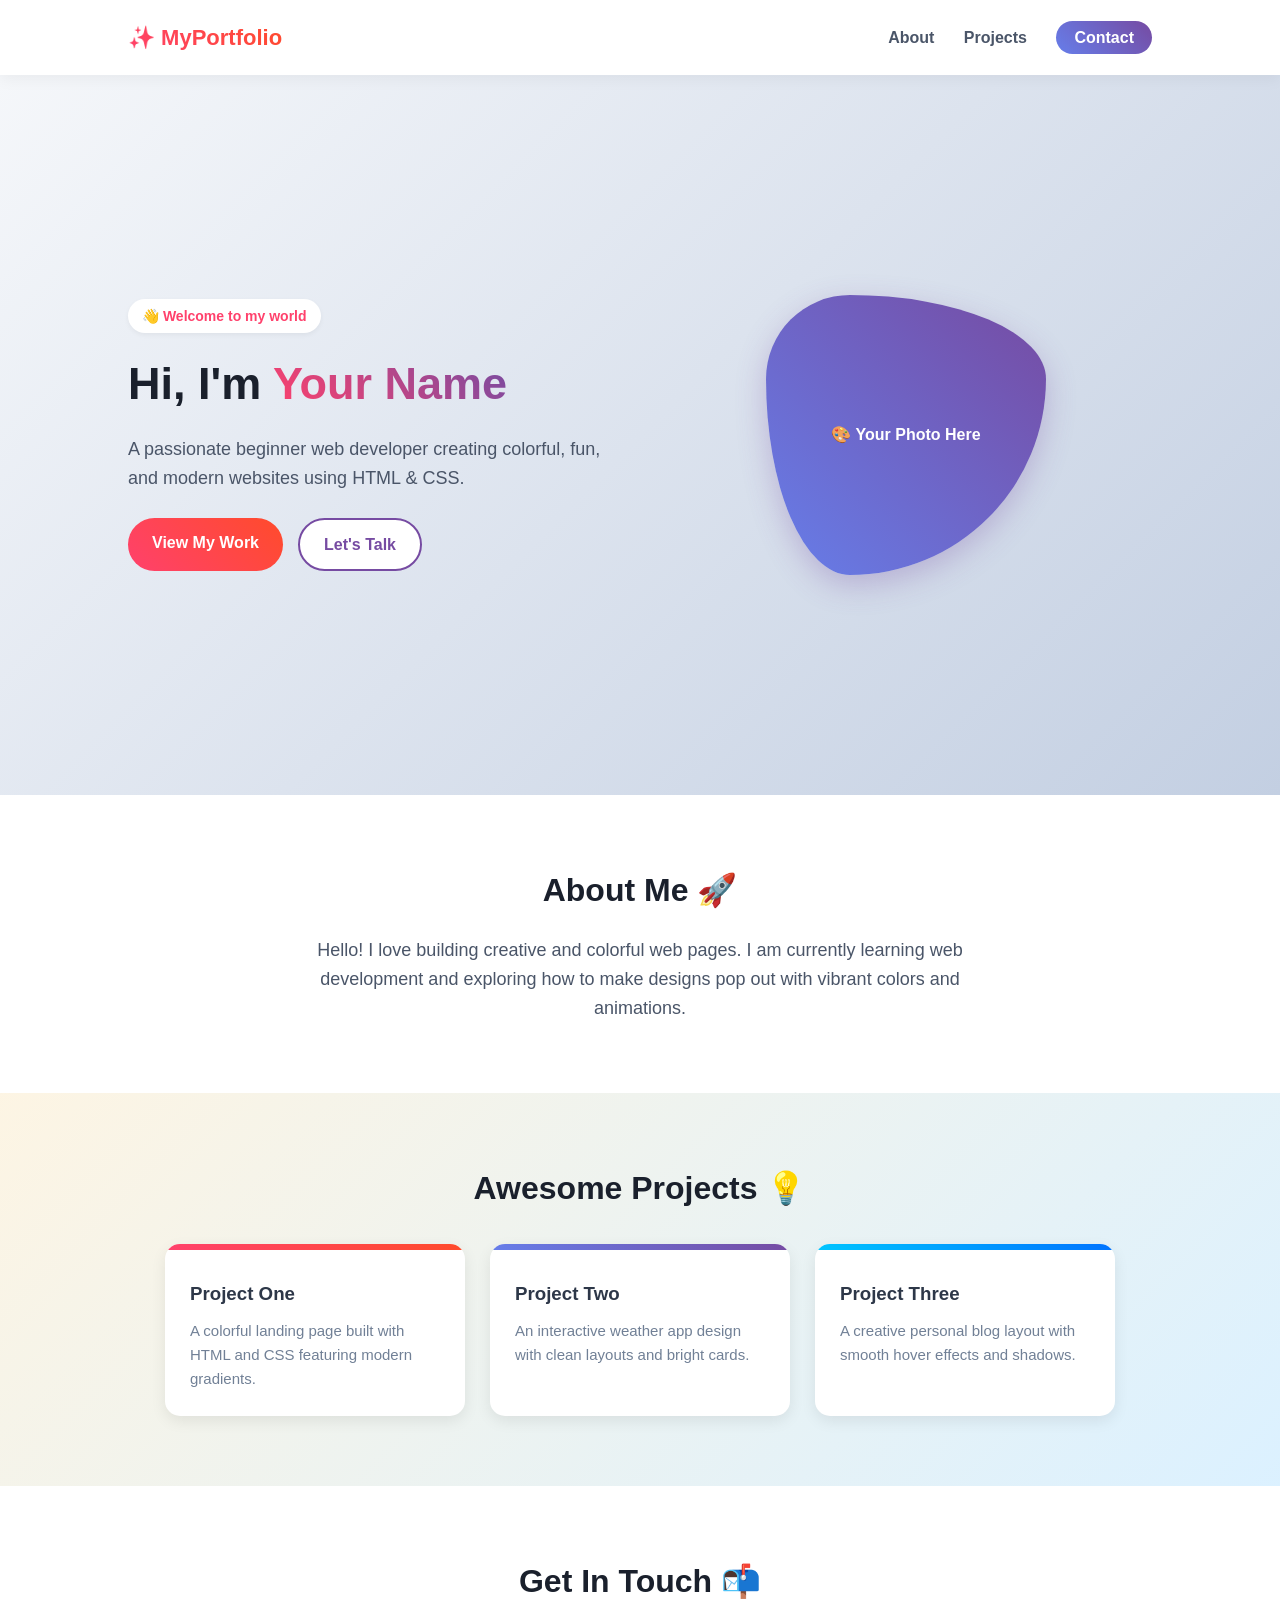
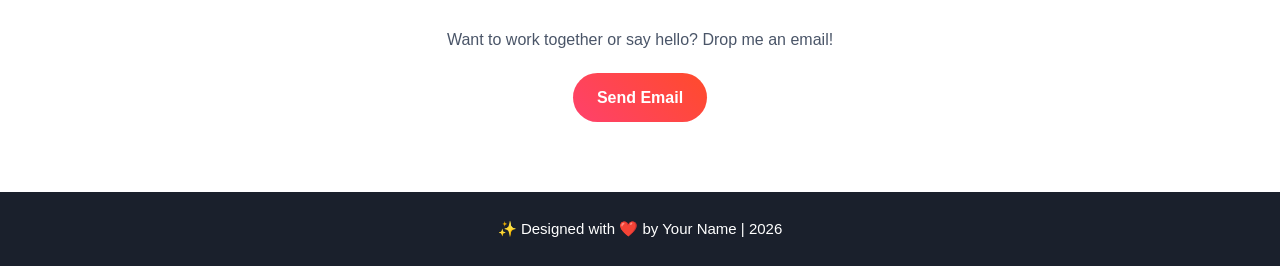
==== persnolPortfolio.html @ 98a9cff9 "first commit" ====
<!DOCTYPE html>
<html lang="en">
<head>
  <meta charset="UTF-8">
  <meta name="viewport" content="width=device-width, initial-scale=1.0">
  <title>My Colorful Portfolio</title>
  <link rel="stylesheet" href="style.css">
</head>
<body>

  <!-- Header / Navigation -->
  <header>
    <div class="logo">✨ MyPortfolio</div>
    <nav>
      <a href="#about">About</a>
      <a href="#projects">Projects</a>
      <a href="#contact" class="nav-contact-btn">Contact</a>
    </nav>
  </header>

  <!-- Hero Section (Colorful & 2 Parts: Left Text, Right Photo Box) -->
  <section class="hero">
    <div class="hero-left">
      <span class="welcome-tag">👋 Welcome to my world</span>
      <h1>Hi, I'm <span class="gradient-text">Your Name</span></h1>
      <p>A passionate beginner web developer creating colorful, fun, and modern websites using HTML & CSS.</p>
      <div class="hero-buttons">
        <a href="#projects" class="btn primary-btn">View My Work</a>
        <a href="#contact" class="btn secondary-btn">Let's Talk</a>
      </div>
    </div>
    
    <div class="hero-right">
      <div class="photo-box">
        <p>🎨 Your Photo Here</p>
      </div>
    </div>
  </section>

  <!-- About Section -->
  <section id="about" class="section about-section">
    <h2>About Me 🚀</h2>
    <p class="about-text">
      Hello! I love building creative and colorful web pages. I am currently learning web development and exploring how to make designs pop out with vibrant colors and animations.
    </p>
  </section>

  <!-- Projects Section -->
  <section id="projects" class="section projects-section">
    <h2>Awesome Projects 💡</h2>
    <div class="projects-container">
      
      <div class="project-card">
        <div class="card-color-bar pink-bar"></div>
        <h3>Project One</h3>
        <p>A colorful landing page built with HTML and CSS featuring modern gradients.</p>
      </div>

      <div class="project-card">
        <div class="card-color-bar purple-bar"></div>
        <h3>Project Two</h3>
        <p>An interactive weather app design with clean layouts and bright cards.</p>
      </div>

      <div class="project-card">
        <div class="card-color-bar blue-bar"></div>
        <h3>Project Three</h3>
        <p>A creative personal blog layout with smooth hover effects and shadows.</p>
      </div>

    </div>
  </section>

  <!-- Contact Section -->
  <section id="contact" class="section contact-section">
    <h2>Get In Touch 📬</h2>
    <p>Want to work together or say hello? Drop me an email!</p>
    <a href="mailto:your.email@example.com" class="btn primary-btn">Send Email</a>
  </section>

  <!-- Footer -->
  <footer>
    <p>✨ Designed with ❤️ by Your Name | 2026</p>
  </footer>

</body>
</html>
---- style.css ----
/* --- Basic Reset & Colors --- */
* {
  margin: 0;
  padding: 0;
  box-sizing: border-box;
}

body {
  font-family: 'Segoe UI', Tahoma, Geneva, Verdana, sans-serif;
  line-height: 1.6;
  background-color: #fdfcff;
  color: #2d3748;
}

/* --- Header --- */
header {
  display: flex;
  justify-content: space-between;
  align-items: center;
  padding: 20px 10%;
  background-color: #ffffff;
  box-shadow: 0 4px 15px rgba(0,0,0,0.05);
  position: sticky;
  top: 0;
  z-index: 100;
}

.logo {
  font-size: 22px;
  font-weight: bold;
  background: linear-gradient(45deg, #ff416c, #ff4b2b);
  -webkit-background-clip: text;
  -webkit-text-fill-color: transparent;
}

nav a {
  margin-left: 25px;
  text-decoration: none;
  color: #4a5568;
  font-weight: 600;
  transition: color 0.3s;
}

nav a:hover {
  color: #ff416c;
}

.nav-contact-btn {
  background: linear-gradient(45deg, #667eea, #764ba2);
  color: white !important;
  padding: 8px 18px;
  border-radius: 20px;
}

/* --- Hero Section (Colorful & 2 Parts) --- */
.hero {
  display: flex;
  align-items: center;
  justify-content: space-between;
  padding: 80px 10%;
  background: linear-gradient(135deg, #f5f7fa 0%, #c3cfe2 100%);
  gap: 40px;
  min-height: 80vh;
}

.hero-left {
  flex: 1;
}

.welcome-tag {
  display: inline-block;
  background-color: #fff;
  color: #ff416c;
  padding: 6px 14px;
  border-radius: 20px;
  font-size: 14px;
  font-weight: bold;
  box-shadow: 0 2px 5px rgba(0,0,0,0.05);
  margin-bottom: 15px;
}

.hero-left h1 {
  font-size: 45px;
  margin-bottom: 15px;
  color: #1a202c;
}

/* Colorful Gradient Text */
.gradient-text {
  background: linear-gradient(45deg, #ff416c, #764ba2);
  -webkit-background-clip: text;
  -webkit-text-fill-color: transparent;
}

.hero-left p {
  font-size: 18px;
  color: #4a5568;
  margin-bottom: 25px;
}

.hero-buttons {
  display: flex;
  gap: 15px;
}

/* Buttons Styling */
.btn {
  display: inline-block;
  padding: 12px 24px;
  text-decoration: none;
  border-radius: 30px;
  font-weight: bold;
  transition: transform 0.3s, box-shadow 0.3s;
}

.btn:hover {
  transform: translateY(-3px);
  box-shadow: 0 5px 15px rgba(0,0,0,0.15);
}

.primary-btn {
  background: linear-gradient(45deg, #ff416c, #ff4b2b);
  color: white;
}

.secondary-btn {
  background-color: white;
  color: #764ba2;
  border: 2px solid #764ba2;
}

/* Right Side Colorful Photo Box */
.hero-right {
  flex: 1;
  display: flex;
  justify-content: center;
}

.photo-box {
  width: 280px;
  height: 280px;
  background: linear-gradient(45deg, #667eea, #764ba2);
  border-radius: 30% 70% 70% 30% / 30% 30% 70% 70%; /* Fun organic shape */
  display: flex;
  align-items: center;
  justify-content: center;
  color: white;
  font-weight: bold;
  box-shadow: 0 10px 30px rgba(118, 75, 162, 0.3);
  animation: morph 6s ease-in-out infinite;
}

/* Optional soft animation for photo box shape */
@keyframes morph {
  0% { border-radius: 30% 70% 70% 30% / 30% 30% 70% 70%; }
  50% { border-radius: 50% 50% 33% 67% / 55% 27% 73% 45%; }
  100% { border-radius: 30% 70% 70% 30% / 30% 30% 70% 70%; }
}

/* --- Sections General --- */
.section {
  padding: 70px 10%;
  text-align: center;
}

.section h2 {
  font-size: 32px;
  margin-bottom: 20px;
  color: #1a202c;
}

.about-section {
  background-color: #ffffff;
}

.about-text {
  max-width: 650px;
  margin: 0 auto;
  color: #4a5568;
  font-size: 18px;
}

/* --- Projects --- */
.projects-section {
  background: linear-gradient(135deg, #fbc53122 0%, #00a8ff22 100%);
}

.projects-container {
  display: flex;
  justify-content: center;
  gap: 25px;
  flex-wrap: wrap;
  margin-top: 30px;
}

.project-card {
  background: white;
  padding: 25px;
  width: 300px;
  border-radius: 15px;
  box-shadow: 0 5px 15px rgba(0,0,0,0.08);
  text-align: left;
  position: relative;
  overflow: hidden;
  transition: transform 0.3s;
}

.project-card:hover {
  transform: translateY(-8px);
}

/* Top colorful lines for cards */
.card-color-bar {
  height: 6px;
  width: 100%;
  position: absolute;
  top: 0;
  left: 0;
}

.pink-bar { background: linear-gradient(45deg, #ff416c, #ff4b2b); }
.purple-bar { background: linear-gradient(45deg, #667eea, #764ba2); }
.blue-bar { background: linear-gradient(45deg, #00c6ff, #0072ff); }

.project-card h3 {
  margin-top: 10px;
  margin-bottom: 10px;
  color: #2d3748;
}

.project-card p {
  color: #718096;
  font-size: 15px;
}

/* --- Contact Section --- */
.contact-section {
  background-color: #ffffff;
}

.contact-section p {
  color: #4a5568;
  margin-bottom: 20px;
}

/* --- Footer --- */
footer {
  text-align: center;
  padding: 25px;
  background: #1a202c;
  color: white;
  font-size: 15px;
}

/* --- Mobile ke liye (Responsive) --- */
@media (max-width: 768px) {
  .hero {
    flex-direction: column;
    text-align: center;
    padding: 50px 5%;
  }
  
  .hero-left h1 {
    font-size: 35px;
  }

  .hero-buttons {
    justify-content: center;
  }
  
  header {
    padding: 15px 5%;
  }
}
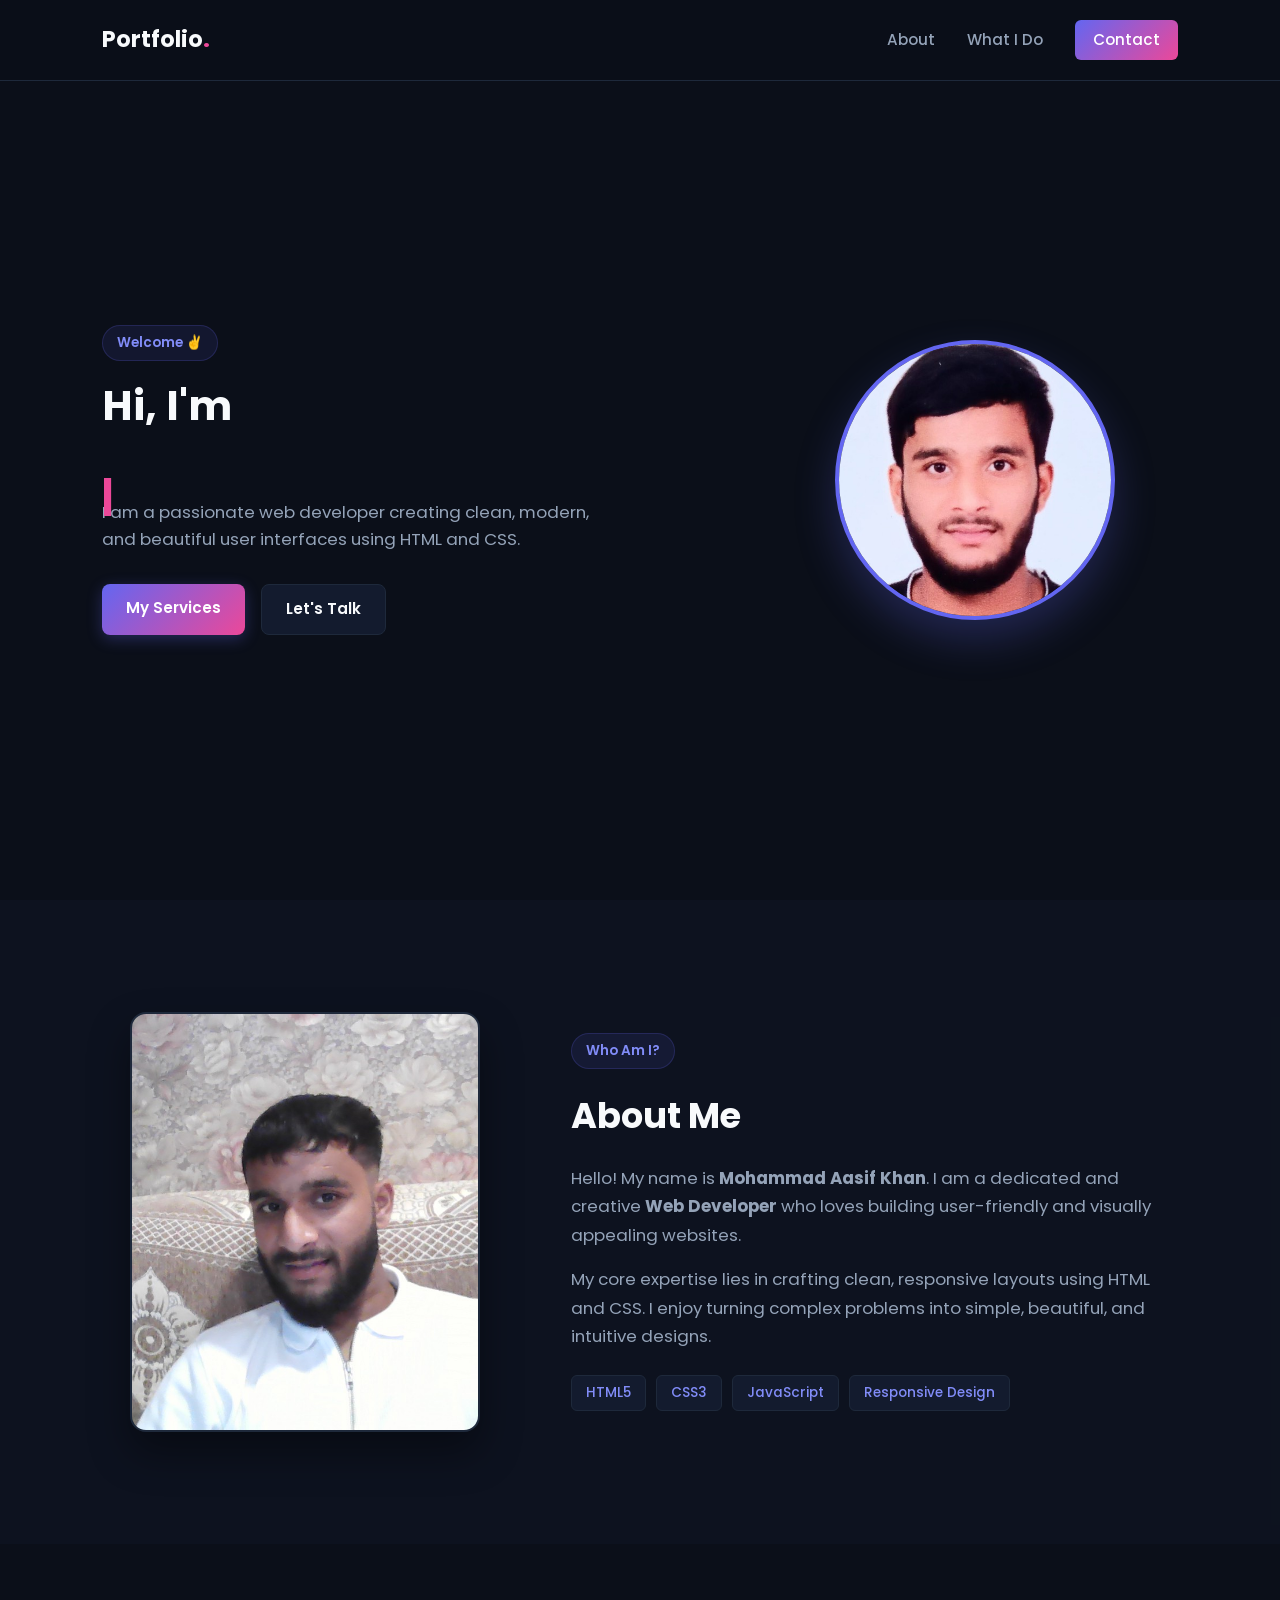
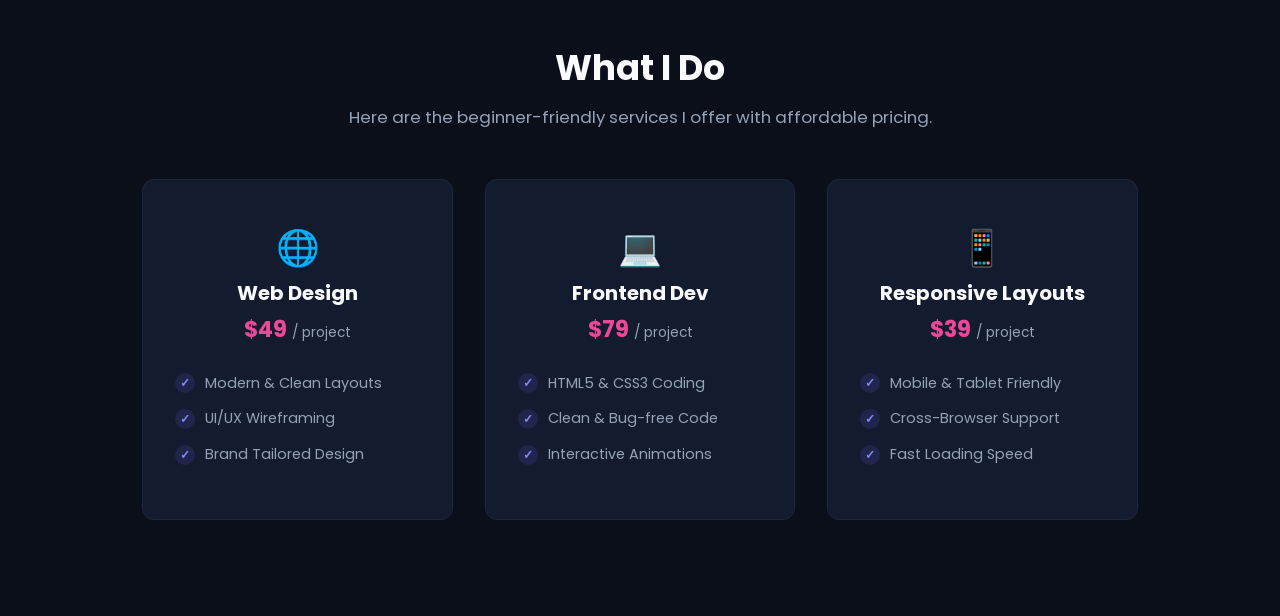
==== commit c25c9e20: "created services section" ====
--- a/persnolPortfolio.html
+++ b/persnolPortfolio.html
@@ -3,85 +3,128 @@
 <head>
   <meta charset="UTF-8">
   <meta name="viewport" content="width=device-width, initial-scale=1.0">
-  <title>My Colorful Portfolio</title>
+  <title>Mohammad Aasif Khan - Portfolio</title>
+  <link rel="preconnect" href="https://fonts.googleapis.com">
+  <link rel="preconnect" href="https://fonts.gstatic.com" crossorigin>
+  <link href="https://fonts.googleapis.com/css2?family=Poppins:wght@300;400;500;600;700&display=swap" rel="stylesheet">
   <link rel="stylesheet" href="style.css">
 </head>
 <body>
 
-  <!-- Header / Navigation -->
-  <header>
-    <div class="logo">✨ MyPortfolio</div>
-    <nav>
+  <!-- NAVBAR -->
+  <header class="navbar">
+    <div class="logo">Portfolio<span>.</span></div>
+    <nav class="nav-links">
       <a href="#about">About</a>
-      <a href="#projects">Projects</a>
-      <a href="#contact" class="nav-contact-btn">Contact</a>
+      <a href="#services">What I Do</a>
+      <a href="#contact" class="nav-btn">Contact</a>
     </nav>
   </header>
 
-  <!-- Hero Section (Colorful & 2 Parts: Left Text, Right Photo Box) -->
-  <section class="hero">
-    <div class="hero-left">
-      <span class="welcome-tag">👋 Welcome to my world</span>
-      <h1>Hi, I'm <span class="gradient-text">Your Name</span></h1>
-      <p>A passionate beginner web developer creating colorful, fun, and modern websites using HTML & CSS.</p>
-      <div class="hero-buttons">
-        <a href="#projects" class="btn primary-btn">View My Work</a>
-        <a href="#contact" class="btn secondary-btn">Let's Talk</a>
-      </div>
-    </div>
-    
-    <div class="hero-right">
-      <div class="photo-box">
-        <p>🎨 Your Photo Here</p>
-      </div>
-    </div>
-  </section>
-
-  <!-- About Section -->
-  <section id="about" class="section about-section">
-    <h2>About Me 🚀</h2>
-    <p class="about-text">
-      Hello! I love building creative and colorful web pages. I am currently learning web development and exploring how to make designs pop out with vibrant colors and animations.
-    </p>
-  </section>
-
-  <!-- Projects Section -->
-  <section id="projects" class="section projects-section">
-    <h2>Awesome Projects 💡</h2>
-    <div class="projects-container">
+  <!-- HERO SECTION -->
+  <section class="hero-section">
+    <div class="hero-container">
       
-      <div class="project-card">
-        <div class="card-color-bar pink-bar"></div>
-        <h3>Project One</h3>
-        <p>A colorful landing page built with HTML and CSS featuring modern gradients.</p>
+      <!-- Left Content -->
+      <div class="hero-content">
+        <span class="badge">Welcome ✌️</span>
+        <h1>Hi, I'm <br>
+          <span class="css-typing"></span>
+        </h1>
+        <p class="hero-description">
+          I am a passionate web developer creating clean, modern, and beautiful user interfaces using HTML and CSS.
+        </p>
+        <div class="hero-buttons">
+          <a href="#services" class="btn btn-primary">My Services</a>
+          <a href="#contact" class="btn btn-outline">Let's Talk</a>
+        </div>
       </div>
 
-      <div class="project-card">
-        <div class="card-color-bar purple-bar"></div>
-        <h3>Project Two</h3>
-        <p>An interactive weather app design with clean layouts and bright cards.</p>
-      </div>
-
-      <div class="project-card">
-        <div class="card-color-bar blue-bar"></div>
-        <h3>Project Three</h3>
-        <p>A creative personal blog layout with smooth hover effects and shadows.</p>
+      <!-- Right Photo Frame -->
+      <div class="hero-image-wrapper">
+        <div class="photo-card">
+          <img src="aasif.jpeg" alt="Mohammad Aasif Khan">
+        </div>
       </div>
 
     </div>
   </section>
 
-  <!-- Contact Section -->
-  <section id="contact" class="section contact-section">
-    <h2>Get In Touch 📬</h2>
-    <p>Want to work together or say hello? Drop me an email!</p>
-    <a href="mailto:your.email@example.com" class="btn primary-btn">Send Email</a>
+  <!-- ABOUT SECTION -->
+  <section id="about" class="about-section">
+    <div class="about-container">
+      
+      <!-- Left Side: Rectangular Photo Box -->
+      <div class="about-img-wrapper">
+        <div class="about-rect-photo">
+          <img src="WIN_20260811_17_05_58_Pro.jpg" alt="About Mohammad Aasif Khan">
+        </div>
+      </div>
+
+      <!-- Right Side: Content Box -->
+      <div class="about-text-content">
+        <span class="badge">Who Am I?</span>
+        <h2>About Me</h2>
+        <p class="about-desc">
+          Hello! My name is <strong>Mohammad Aasif Khan</strong>. I am a dedicated and creative <strong>Web Developer</strong> who loves building user-friendly and visually appealing websites. 
+        </p>
+        <p class="about-desc">
+          My core expertise lies in crafting clean, responsive layouts using HTML and CSS. I enjoy turning complex problems into simple, beautiful, and intuitive designs.
+        </p>
+        
+        <div class="skills-tags">
+          <span>HTML5</span>
+          <span>CSS3</span>
+          <span>JavaScript</span>
+          <span>Responsive Design</span>
+        </div>
+      </div>
+
+    </div>
   </section>
+<!-- SERVICES SECTION -->
+  <section id="services" class="section">
+    <h2>What I Do</h2>
+    <p class="section-subtext">Here are the beginner-friendly services I offer with affordable pricing.</p>
+    
+    <div class="services-grid">
+      <!-- Service 1 -->
+      <div class="service-box">
+        <div class="service-icon" style="text-align: center;">🌐
+        <h3>Web Design</h3>
+        <p class="service-price">$49 <span>/ project</span></p></div>
+        <ul class="service-features">
+          <li><span class="check-icon">✓</span> Modern & Clean Layouts</li>
+          <li><span class="check-icon">✓</span> UI/UX Wireframing</li>
+          <li><span class="check-icon">✓</span> Brand Tailored Design</li>
+        </ul>
+      </div>
 
-  <!-- Footer -->
-  <footer>
-    <p>✨ Designed with ❤️ by Your Name | 2026</p>
-  </footer>
+      <!-- Service 2 -->
+      <div class="service-box">
+        <div class="service-icon" style="text-align: center;">💻
+        <h3>Frontend Dev</h3>
+        <p class="service-price">$79 <span>/ project</span></p></div>
+        <ul class="service-features">
+          <li><span class="check-icon">✓</span> HTML5 & CSS3 Coding</li>
+          <li><span class="check-icon">✓</span> Clean & Bug-free Code</li>
+          <li><span class="check-icon">✓</span> Interactive Animations</li>
+        </ul>
+      </div>
+
+      <!-- Service 3 -->
+      <div class="service-box">
+        <div class="service-icon" style="text-align: center;">📱
+        <h3>Responsive Layouts</h3>
+        <p class="service-price">$39 <span>/ project</span></p></div>
+        <ul class="service-features">
+          <li><span class="check-icon">✓</span> Mobile & Tablet Friendly</li>
+          <li><span class="check-icon">✓</span> Cross-Browser Support</li>
+          <li><span class="check-icon">✓</span> Fast Loading Speed</li>
+        </ul>
+      </div>
+    </div>
+  </section>
 
 </body>
 </html>
--- a/style.css
+++ b/style.css
@@ -1,274 +1,410 @@
-/* --- Basic Reset & Colors --- */
+:root {
+  --bg-color: #0b0f19;
+  --card-bg: #131b2e;
+  --border-color: #1e293b;
+  --text-main: #f8fafc;
+  --text-muted: #94a3b8;
+  --accent-color: #6366f1;
+  --accent-gradient: linear-gradient(135deg, #6366f1 0%, #ec4899 100%);
+}
+
 * {
   margin: 0;
   padding: 0;
   box-sizing: border-box;
+  font-family: 'Poppins', sans-serif;
+}
+
+html {
+  scroll-behavior: smooth;
 }
 
 body {
-  font-family: 'Segoe UI', Tahoma, Geneva, Verdana, sans-serif;
+  background-color: var(--bg-color);
+  color: var(--text-main);
   line-height: 1.6;
-  background-color: #fdfcff;
-  color: #2d3748;
-}
-
-/* --- Header --- */
-header {
+}
+
+a {
+  text-decoration: none;
+  color: inherit;
+}
+
+/* Navbar */
+.navbar {
+  position: fixed;
+  top: 0;
+  left: 0;
+  width: 100%;
   display: flex;
   justify-content: space-between;
   align-items: center;
-  padding: 20px 10%;
-  background-color: #ffffff;
-  box-shadow: 0 4px 15px rgba(0,0,0,0.05);
-  position: sticky;
-  top: 0;
-  z-index: 100;
+  padding: 20px 8%;
+  background: rgba(11, 15, 25, 0.85);
+  backdrop-filter: blur(10px);
+  border-bottom: 1px solid var(--border-color);
+  z-index: 1000;
 }
 
 .logo {
-  font-size: 22px;
-  font-weight: bold;
-  background: linear-gradient(45deg, #ff416c, #ff4b2b);
+  font-size: 1.4rem;
+  font-weight: 700;
+  color: var(--text-main);
+}
+
+.logo span {
+  color: #ec4899;
+}
+
+.nav-links {
+  display: flex;
+  align-items: center;
+  gap: 2rem;
+}
+
+.nav-links a {
+  font-size: 0.95rem;
+  color: var(--text-muted);
+  font-weight: 500;
+  transition: color 0.3s ease;
+}
+
+.nav-links a:hover {
+  color: var(--text-main);
+}
+
+.nav-btn {
+  background: var(--accent-gradient);
+  color: white !important;
+  padding: 8px 18px;
+  border-radius: 6px;
+  font-weight: 600;
+}
+
+/* Hero Section */
+.hero-section {
+  min-height: 100vh;
+  display: flex;
+  align-items: center;
+  padding: 0 8%;
+}
+
+.hero-container {
+  display: grid;
+  grid-template-columns: 1.2fr 0.8fr;
+  align-items: center;
+  gap: 4rem;
+  width: 100%;
+  max-width: 1200px;
+  margin: 0 auto;
+  padding-top: 60px;
+}
+
+.badge {
+  display: inline-block;
+  background-color: rgba(99, 102, 241, 0.1);
+  color: #818cf8;
+  padding: 6px 14px;
+  border-radius: 20px;
+  font-size: 0.85rem;
+  font-weight: 600;
+  margin-bottom: 1.2rem;
+  border: 1px solid rgba(99, 102, 241, 0.2);
+}
+
+.hero-content h1 {
+  font-size: clamp(2rem, 3.2vw, 3rem);
+  font-weight: 700;
+  line-height: 1.25;
+  margin-bottom: 1rem;
+}
+
+/* Pure CSS Typing Animation */
+.css-typing {
+  background: var(--accent-gradient);
   -webkit-background-clip: text;
   -webkit-text-fill-color: transparent;
-}
-
-nav a {
-  margin-left: 25px;
-  text-decoration: none;
-  color: #4a5568;
+  display: inline-block;
+  position: relative;
+}
+
+.css-typing::before {
+  content: "";
+  animation: words 8s infinite;
+}
+
+.css-typing::after {
+  content: "|";
+  position: absolute;
+  right: -12px;
+  color: #ec4899;
+  -webkit-text-fill-color: #ec4899;
+  animation: cursorBlink 0.75s infinite;
+}
+
+@keyframes words {
+  0% { content: ""; }
+  3% { content: "M"; }
+  6% { content: "MO"; }
+  9% { content: "MOH"; }
+  12% { content: "MOHAM"; }
+  15% { content: "MOHAMMA"; }
+  18% { content: "MOHAMMAD"; }
+  21% { content: "MOHAMMAD "; }
+  24% { content: "MOHAMMAD A"; }
+  27% { content: "MOHAMMAD AA"; }
+  30% { content: "MOHAMMAD AAS"; }
+  33% { content: "MOHAMMAD AASI"; }
+  36% { content: "MOHAMMAD AASIF"; }
+  39% { content: "MOHAMMAD AASIF "; }
+  42% { content: "MOHAMMAD AASIF K"; }
+  45% { content: "MOHAMMAD AASIF KH"; }
+  48% { content: "MOHAMMAD AASIF KHA"; }
+  51% { content: "MOHAMMAD AASIF KHAN"; }
+  60% { content: "MOHAMMAD AASIF KHAN"; }
+  65% { content: "W"; }
+  68% { content: "WE"; }
+  71% { content: "WEB"; }
+  74% { content: "WEB "; }
+  77% { content: "WEB D"; }
+  80% { content: "WEB DE"; }
+  83% { content: "WEB DEVE"; }
+  86% { content: "WEB DEVELOP"; }
+  89% { content: "WEB DEVELOPER"; }
+  98% { content: "WEB DEVELOPER"; }
+  100% { content: ""; }
+}
+
+@keyframes cursorBlink {
+  0%, 100% { opacity: 1; }
+  50% { opacity: 0; }
+}
+
+.hero-description {
+  font-size: 1.05rem;
+  color: var(--text-muted);
+  max-width: 500px;
+  margin-bottom: 2rem;
+}
+
+.hero-buttons {
+  display: flex;
+  gap: 1rem;
+}
+
+.btn {
+  padding: 12px 24px;
+  border-radius: 8px;
   font-weight: 600;
-  transition: color 0.3s;
-}
-
-nav a:hover {
-  color: #ff416c;
-}
-
-.nav-contact-btn {
-  background: linear-gradient(45deg, #667eea, #764ba2);
-  color: white !important;
-  padding: 8px 18px;
-  border-radius: 20px;
-}
-
-/* --- Hero Section (Colorful & 2 Parts) --- */
-.hero {
-  display: flex;
-  align-items: center;
-  justify-content: space-between;
-  padding: 80px 10%;
-  background: linear-gradient(135deg, #f5f7fa 0%, #c3cfe2 100%);
-  gap: 40px;
-  min-height: 80vh;
-}
-
-.hero-left {
-  flex: 1;
-}
-
-.welcome-tag {
+  font-size: 0.95rem;
+  transition: transform 0.2s ease, opacity 0.2s ease;
   display: inline-block;
-  background-color: #fff;
-  color: #ff416c;
-  padding: 6px 14px;
-  border-radius: 20px;
-  font-size: 14px;
-  font-weight: bold;
-  box-shadow: 0 2px 5px rgba(0,0,0,0.05);
-  margin-bottom: 15px;
-}
-
-.hero-left h1 {
-  font-size: 45px;
-  margin-bottom: 15px;
-  color: #1a202c;
-}
-
-/* Colorful Gradient Text */
-.gradient-text {
-  background: linear-gradient(45deg, #ff416c, #764ba2);
-  -webkit-background-clip: text;
-  -webkit-text-fill-color: transparent;
-}
-
-.hero-left p {
-  font-size: 18px;
-  color: #4a5568;
-  margin-bottom: 25px;
-}
-
-.hero-buttons {
-  display: flex;
-  gap: 15px;
-}
-
-/* Buttons Styling */
-.btn {
-  display: inline-block;
-  padding: 12px 24px;
-  text-decoration: none;
-  border-radius: 30px;
-  font-weight: bold;
-  transition: transform 0.3s, box-shadow 0.3s;
 }
 
 .btn:hover {
-  transform: translateY(-3px);
-  box-shadow: 0 5px 15px rgba(0,0,0,0.15);
-}
-
-.primary-btn {
-  background: linear-gradient(45deg, #ff416c, #ff4b2b);
+  transform: translateY(-2px);
+  opacity: 0.9;
+}
+
+.btn-primary {
+  background: var(--accent-gradient);
   color: white;
-}
-
-.secondary-btn {
-  background-color: white;
-  color: #764ba2;
-  border: 2px solid #764ba2;
-}
-
-/* Right Side Colorful Photo Box */
-.hero-right {
-  flex: 1;
+  box-shadow: 0 4px 15px rgba(99, 102, 241, 0.3);
+}
+
+.btn-outline {
+  background-color: var(--card-bg);
+  border: 1px solid var(--border-color);
+  color: var(--text-main);
+}
+
+/* Hero Image (Round) */
+.hero-image-wrapper {
   display: flex;
   justify-content: center;
 }
 
-.photo-box {
+.photo-card {
   width: 280px;
   height: 280px;
-  background: linear-gradient(45deg, #667eea, #764ba2);
-  border-radius: 30% 70% 70% 30% / 30% 30% 70% 70%; /* Fun organic shape */
+  border-radius: 50%;
+  overflow: hidden;
+  border: 4px solid var(--accent-color);
+  box-shadow: 0 20px 40px rgba(99, 102, 241, 0.25);
+  background-color: var(--card-bg);
+}
+
+.photo-card img {
+  width: 100%;
+  height: 100%;
+  object-fit: cover;
+}
+
+/* About Section (Rectangular Image) */
+.about-section {
+  padding: 7rem 8%;
+  background-color: rgba(19, 27, 46, 0.3);
+}
+
+.about-container {
+  display: grid;
+  grid-template-columns: 0.8fr 1.2fr;
+  align-items: center;
+  gap: 4rem;
+  max-width: 1100px;
+  margin: 0 auto;
+}
+
+.about-rect-photo {
+  width: 100%;
+  max-width: 350px;
+  height: 420px;
+  border-radius: 16px;
+  overflow: hidden;
+  border: 2px solid var(--border-color);
+  box-shadow: 0 20px 40px rgba(0, 0, 0, 0.4);
+  background-color: var(--card-bg);
+  margin: 0 auto;
+}
+
+.about-rect-photo img {
+  width: 100%;
+  height: 100%;
+  object-fit: cover;
+}
+
+.about-text-content h2 {
+  font-size: 2.2rem;
+  margin-bottom: 1.2rem;
+  font-weight: 700;
+}
+
+.about-desc {
+  color: var(--text-muted);
+  font-size: 1.05rem;
+  margin-bottom: 1rem;
+  line-height: 1.7;
+}
+
+.skills-tags {
+  display: flex;
+  flex-wrap: wrap;
+  gap: 10px;
+  margin-top: 1.5rem;
+}
+
+.skills-tags span {
+  background-color: var(--card-bg);
+  border: 1px solid var(--border-color);
+  color: #818cf8;
+  padding: 6px 14px;
+  border-radius: 6px;
+  font-size: 0.85rem;
+  font-weight: 500;
+}
+
+/* Services Section Layout */
+.section {
+  padding: 6rem 8%;
+  text-align: center;
+  max-width: 1200px;
+  margin: 0 auto;
+}
+
+.section h2 {
+  font-size: 2.2rem;
+  margin-bottom: 0.5rem;
+  font-weight: 700;
+}
+
+.section-subtext {
+  color: var(--text-muted);
+  font-size: 1.05rem;
+  max-width: 600px;
+  margin: 0 auto 3rem auto;
+}
+
+/* Yahan Grid / Flex use kiya hai taaki teeno ek hi line mein aayein */
+.services-grid {
+  display: grid;
+  grid-template-columns: repeat(3, 1fr);
+  gap: 2rem;
+  text-align: left;
+}
+
+.service-box {
+  background-color: var(--card-bg);
+  border: 1px solid var(--border-color);
+  padding: 2.5rem 2rem;
+  border-radius: 12px;
+  transition: transform 0.3s ease, border-color 0.3s ease;
+}
+
+.service-box:hover {
+  transform: translateY(-5px);
+  border-color: var(--accent-color);
+}
+
+.service-icon {
+  font-size: 2.2rem;
+  margin-bottom: 1rem;
+}
+
+.service-box h3 {
+  margin-bottom: 0.2rem;
+  font-size: 1.25rem;
+}
+
+.service-price {
+  font-size: 1.4rem;
+  font-weight: 700;
+  color: #ec4899;
+  margin-bottom: 1.5rem;
+}
+
+.service-price span {
+  font-size: 0.85rem;
+  font-weight: 400;
+  color: var(--text-muted);
+}
+
+/* Checkbox Features Styling */
+.service-features {
+  list-style: none;
+  padding: 0;
+  margin: 0;
+}
+
+.service-features li {
+  display: flex;
+  align-items: center;
+  gap: 10px;
+  color: var(--text-muted);
+  font-size: 0.9rem;
+  margin-bottom: 0.8rem;
+}
+
+.check-icon {
+  background-color: rgba(99, 102, 241, 0.15);
+  color: #818cf8;
+  width: 20px;
+  height: 20px;
   display: flex;
   align-items: center;
   justify-content: center;
-  color: white;
-  font-weight: bold;
-  box-shadow: 0 10px 30px rgba(118, 75, 162, 0.3);
-  animation: morph 6s ease-in-out infinite;
-}
-
-/* Optional soft animation for photo box shape */
-@keyframes morph {
-  0% { border-radius: 30% 70% 70% 30% / 30% 30% 70% 70%; }
-  50% { border-radius: 50% 50% 33% 67% / 55% 27% 73% 45%; }
-  100% { border-radius: 30% 70% 70% 30% / 30% 30% 70% 70%; }
-}
-
-/* --- Sections General --- */
-.section {
-  padding: 70px 10%;
-  text-align: center;
-}
-
-.section h2 {
-  font-size: 32px;
-  margin-bottom: 20px;
-  color: #1a202c;
-}
-
-.about-section {
-  background-color: #ffffff;
-}
-
-.about-text {
-  max-width: 650px;
-  margin: 0 auto;
-  color: #4a5568;
-  font-size: 18px;
-}
-
-/* --- Projects --- */
-.projects-section {
-  background: linear-gradient(135deg, #fbc53122 0%, #00a8ff22 100%);
-}
-
-.projects-container {
-  display: flex;
-  justify-content: center;
-  gap: 25px;
-  flex-wrap: wrap;
-  margin-top: 30px;
-}
-
-.project-card {
-  background: white;
-  padding: 25px;
-  width: 300px;
-  border-radius: 15px;
-  box-shadow: 0 5px 15px rgba(0,0,0,0.08);
-  text-align: left;
-  position: relative;
-  overflow: hidden;
-  transition: transform 0.3s;
-}
-
-.project-card:hover {
-  transform: translateY(-8px);
-}
-
-/* Top colorful lines for cards */
-.card-color-bar {
-  height: 6px;
-  width: 100%;
-  position: absolute;
-  top: 0;
-  left: 0;
-}
-
-.pink-bar { background: linear-gradient(45deg, #ff416c, #ff4b2b); }
-.purple-bar { background: linear-gradient(45deg, #667eea, #764ba2); }
-.blue-bar { background: linear-gradient(45deg, #00c6ff, #0072ff); }
-
-.project-card h3 {
-  margin-top: 10px;
-  margin-bottom: 10px;
-  color: #2d3748;
-}
-
-.project-card p {
-  color: #718096;
-  font-size: 15px;
-}
-
-/* --- Contact Section --- */
-.contact-section {
-  background-color: #ffffff;
-}
-
-.contact-section p {
-  color: #4a5568;
-  margin-bottom: 20px;
-}
-
-/* --- Footer --- */
-footer {
-  text-align: center;
-  padding: 25px;
-  background: #1a202c;
-  color: white;
-  font-size: 15px;
-}
-
-/* --- Mobile ke liye (Responsive) --- */
-@media (max-width: 768px) {
-  .hero {
-    flex-direction: column;
+  border-radius: 50%;
+  font-size: 0.75rem;
+  font-weight: 700;
+  flex-shrink: 0;
+}
+
+/* Mobile responsive (Choti screens par cards ek ke niche ek aa jayenge) */
+@media (max-width: 950px) {
+  .services-grid {
+    grid-template-columns: 1fr;
     text-align: center;
-    padding: 50px 5%;
   }
-  
-  .hero-left h1 {
-    font-size: 35px;
-  }
-
-  .hero-buttons {
+  .service-features li {
     justify-content: center;
   }
-  
-  header {
-    padding: 15px 5%;
-  }
 }
